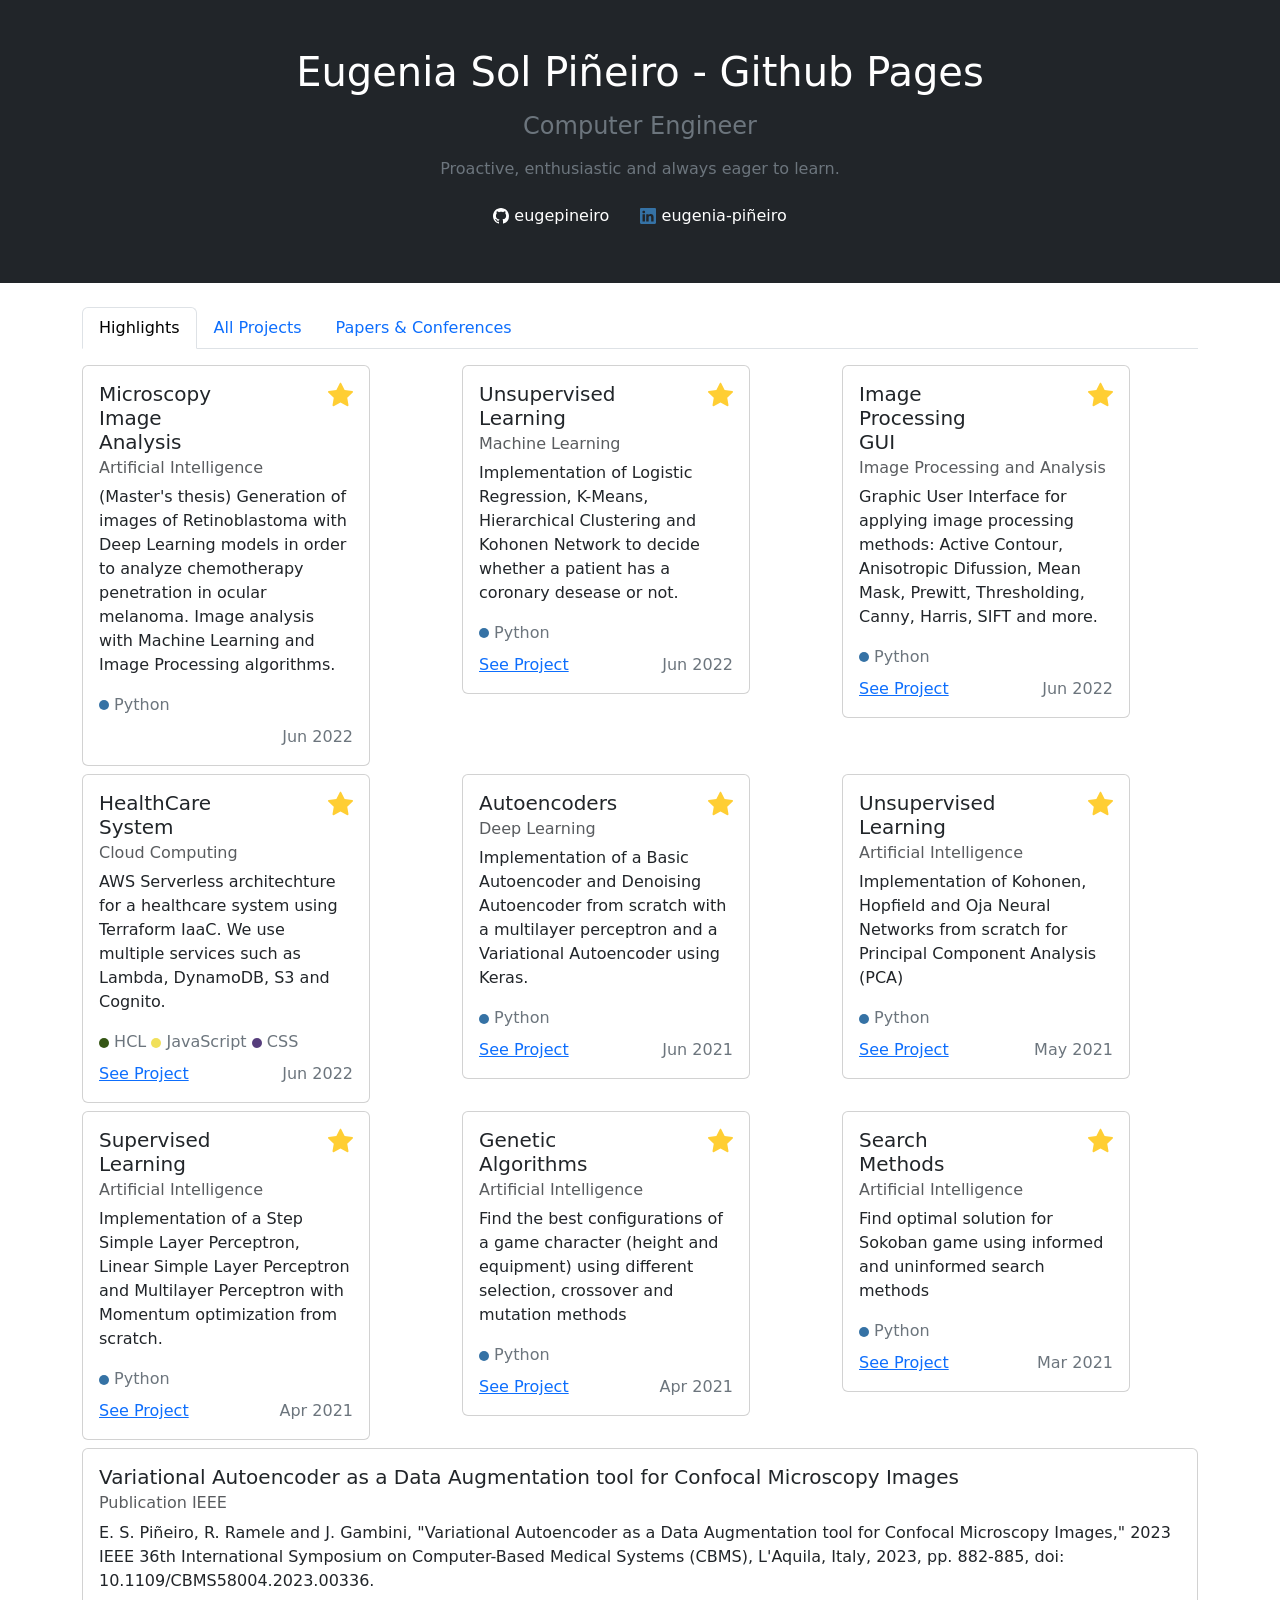
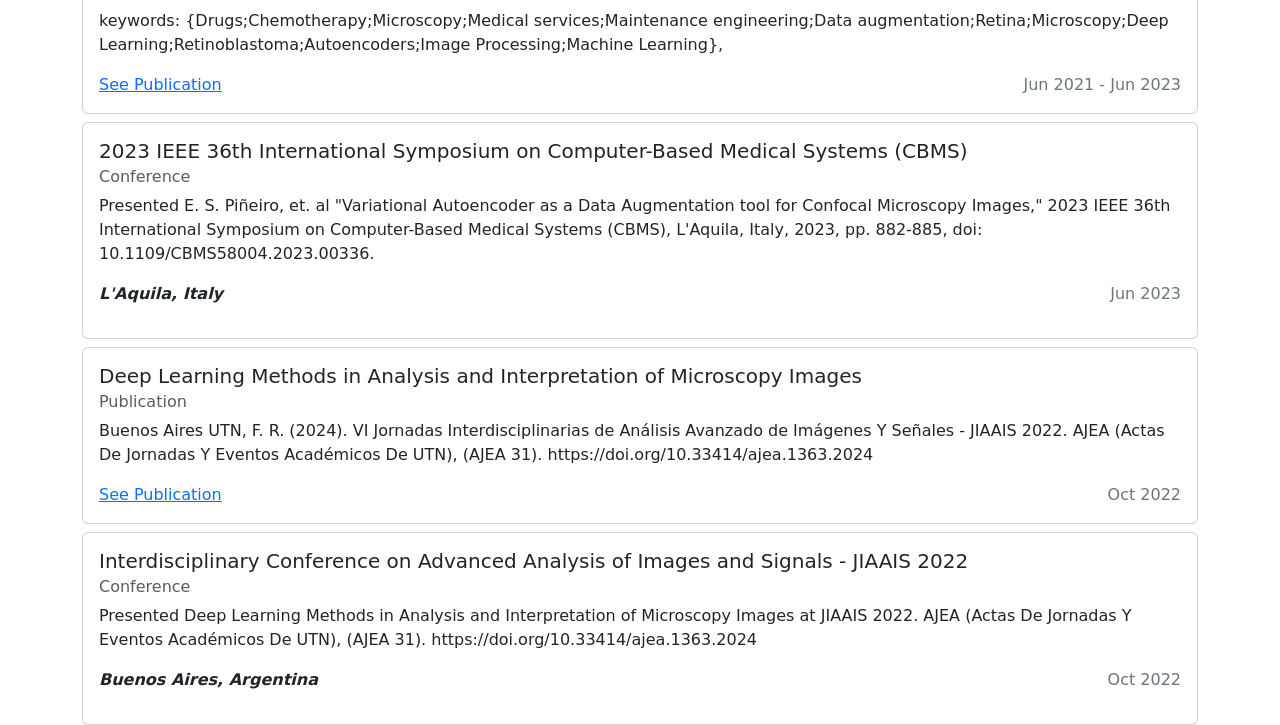
==== legacy-content.html @ 2d281a93 "Add new UI WIP" ====
<!doctype html>
<html lang="en">
  <head>
    <!-- Required meta tags -->
    <meta charset="utf-8">
    <meta name="viewport" content="width=device-width, initial-scale=1">

    <!-- Bootstrap CSS -->
    <link href="https://cdn.jsdelivr.net/npm/bootstrap@5.1.0/dist/css/bootstrap.min.css" rel="stylesheet" integrity="sha384-KyZXEAg3QhqLMpG8r+8fhAXLRk2vvoC2f3B09zVXn8CA5QIVfZOJ3BCsw2P0p/We" crossorigin="anonymous">

    <title>Eugenia Piñeiro</title>
  </head>
  <body> 
        <div class="p-5 text-center bg-dark mb-4">
            <h1 class="mb-3 text-white">Eugenia Sol Piñeiro - Github Pages</h1>
            <h4 class="mb-3 text-secondary">Computer Engineer</h4>
            <div class="mb-3 text-secondary">Proactive, enthusiastic and always eager to learn. </div>
            <div class="row">
                <div class="col">
                    <a href="https://github.com/eugepineiro" class="btn icon">
                        <span>
                            <svg xmlns="http://www.w3.org/2000/svg" width="16" height="16" fill="white" class="bi bi-github" viewBox="0 0 16 16">
                                <path d="M8 0C3.58 0 0 3.58 0 8c0 3.54 2.29 6.53 5.47 7.59.4.07.55-.17.55-.38 0-.19-.01-.82-.01-1.49-2.01.37-2.53-.49-2.69-.94-.09-.23-.48-.94-.82-1.13-.28-.15-.68-.52-.01-.53.63-.01 1.08.58 1.23.82.72 1.21 1.87.87 2.33.66.07-.52.28-.87.51-1.07-1.78-.2-3.64-.89-3.64-3.95 0-.87.31-1.59.82-2.15-.08-.2-.36-1.02.08-2.12 0 0 .67-.21 2.2.82.64-.18 1.32-.27 2-.27.68 0 1.36.09 2 .27 1.53-1.04 2.2-.82 2.2-.82.44 1.1.16 1.92.08 2.12.51.56.82 1.27.82 2.15 0 3.07-1.87 3.75-3.65 3.95.29.25.54.73.54 1.48 0 1.07-.01 1.93-.01 2.2 0 .21.15.46.55.38A8.012 8.012 0 0 0 16 8c0-4.42-3.58-8-8-8z"/>
                            </svg>
                        </span>
                        <span class="text-white">eugepineiro</span>
                    </a>
                    <a href="https://www.linkedin.com/in/eugenia-pi%C3%B1eiro/" class="btn icon">
                        <span>
                            <svg xmlns="http://www.w3.org/2000/svg" width="16" height="16" fill="#3572A5" class="bi bi-linkedin" viewBox="0 0 16 16">
                                <path d="M0 1.146C0 .513.526 0 1.175 0h13.65C15.474 0 16 .513 16 1.146v13.708c0 .633-.526 1.146-1.175 1.146H1.175C.526 16 0 15.487 0 14.854V1.146zm4.943 12.248V6.169H2.542v7.225h2.401zm-1.2-8.212c.837 0 1.358-.554 1.358-1.248-.015-.709-.52-1.248-1.342-1.248-.822 0-1.359.54-1.359 1.248 0 .694.521 1.248 1.327 1.248h.016zm4.908 8.212V9.359c0-.216.016-.432.08-.586.173-.431.568-.878 1.232-.878.869 0 1.216.662 1.216 1.634v3.865h2.401V9.25c0-2.22-1.184-3.252-2.764-3.252-1.274 0-1.845.7-2.165 1.193v.025h-.016a5.54 5.54 0 0 1 .016-.025V6.169h-2.4c.03.678 0 7.225 0 7.225h2.4z"/>
                              </svg>
                        </span>
                        <span class="text-white">eugenia-piñeiro</span>
                    </a>
                </div>
            </div> 
        </div> 
    <!-- Optional JavaScript; choose one of the two! -->

    <!-- Option 1: Bootstrap Bundle with Popper -->
    <script src="https://cdn.jsdelivr.net/npm/bootstrap@5.1.0/dist/js/bootstrap.bundle.min.js" integrity="sha384-U1DAWAznBHeqEIlVSCgzq+c9gqGAJn5c/t99JyeKa9xxaYpSvHU5awsuZVVFIhvj" crossorigin="anonymous"></script>

    <!-- Option 2: Separate Popper and Bootstrap JS -->
    <!--
    <script src="https://cdn.jsdelivr.net/npm/@popperjs/core@2.9.3/dist/umd/popper.min.js" integrity="sha384-eMNCOe7tC1doHpGoWe/6oMVemdAVTMs2xqW4mwXrXsW0L84Iytr2wi5v2QjrP/xp" crossorigin="anonymous"></script>
    <script src="https://cdn.jsdelivr.net/npm/bootstrap@5.1.0/dist/js/bootstrap.min.js" integrity="sha384-cn7l7gDp0eyniUwwAZgrzD06kc/tftFf19TOAs2zVinnD/C7E91j9yyk5//jjpt/" crossorigin="anonymous"></script>
    -->
    
    <div class="container">

        <nav>
            <div class="nav nav-tabs" id="nav-tab" role="tablist">
              <button class="nav-link active" id="nav-home-tab" data-bs-toggle="tab" data-bs-target="#nav-home" type="button" role="tab" aria-controls="nav-home" aria-selected="true">Highlights</button>
              <button class="nav-link" id="nav-profile-tab" data-bs-toggle="tab" data-bs-target="#nav-profile" type="button" role="tab" aria-controls="nav-profile" aria-selected="false">All Projects</button>
              <button class="nav-link" id="nav-profile-tab" data-bs-toggle="tab" data-bs-target="#nav-paper" type="button" role="tab" aria-controls="nav-paper" aria-selected="false">Papers & Conferences</button>
            </div>
          </nav>
          <div class="tab-content" id="nav-tabContent">
            <div class="tab-pane fade show active" id="nav-home" role="tabpanel" aria-labelledby="nav-home-tab">
                
                <div class="row mt-2">

                    <div class="col">
                        <div class="card d-flex justify-content-center mt-2" style="width: 18rem;">
                            <div class="card-body">
                              <div class="row">
                                  <div class ="col"><h5 class="card-title">Microscopy Image Analysis</h5></div>
                                  <div class="col d-flex flex-row-reverse"><svg xmlns="http://www.w3.org/2000/svg" width="25" height="25" fill="#FFCE33" class="bi bi-star-fill" viewBox="0 0 16 16"><path d="M3.612 15.443c-.386.198-.824-.149-.746-.592l.83-4.73L.173 6.765c-.329-.314-.158-.888.283-.95l4.898-.696L7.538.792c.197-.39.73-.39.927 0l2.184 4.327 4.898.696c.441.062.612.636.282.95l-3.522 3.356.83 4.73c.078.443-.36.79-.746.592L8 13.187l-4.389 2.256z"/></svg></div>
                              </div>
                              <h6 class="card-subtitle mb-2 text-muted">Artificial Intelligence</h6>
                              <p class="card-text">(Master's thesis) Generation of images of Retinoblastoma with Deep Learning models in order to analyze chemotherapy penetration in ocular melanoma. Image analysis with Machine Learning and Image Processing algorithms.</p>
                            <div>
                                <span><svg xmlns="http://www.w3.org/2000/svg" width="10" height="10" fill="#3572A5" class="bi bi-circle-fill mr-2" viewBox="0 0 16 16"><circle cx="8" cy="8" r="8"/></svg> </span>
                                <span class="text-secondary">Python</span>
                            </div>
                            <div class=" row mt-2">
                                
                                <div class="col ">
                                     
                                </div> 
                                <div class="col text-secondary d-flex flex-row-reverse">
                                    Jun 2022
                                </div>
                            </div>
                            </div>
                        </div>        
                    </div> 

                    <div class="col">
                        <div class="card d-flex justify-content-center mt-2" style="width: 18rem;">
                            <div class="card-body">
                              <div class="row">
                                  <div class ="col"><h5 class="card-title">Unsupervised Learning</h5></div>
                                  <div class="col d-flex flex-row-reverse"><svg xmlns="http://www.w3.org/2000/svg" width="25" height="25" fill="#FFCE33" class="bi bi-star-fill" viewBox="0 0 16 16"><path d="M3.612 15.443c-.386.198-.824-.149-.746-.592l.83-4.73L.173 6.765c-.329-.314-.158-.888.283-.95l4.898-.696L7.538.792c.197-.39.73-.39.927 0l2.184 4.327 4.898.696c.441.062.612.636.282.95l-3.522 3.356.83 4.73c.078.443-.36.79-.746.592L8 13.187l-4.389 2.256z"/></svg></div>
                              </div>
                              <h6 class="card-subtitle mb-2 text-muted">Machine Learning</h6>
                              <p class="card-text">Implementation of Logistic Regression, K-Means, Hierarchical Clustering and Kohonen Network to decide whether a patient has a coronary desease or not.</p>
                            <div>
                                <span><svg xmlns="http://www.w3.org/2000/svg" width="10" height="10" fill="#3572A5" class="bi bi-circle-fill mr-2" viewBox="0 0 16 16"><circle cx="8" cy="8" r="8"/></svg> </span>
                                <span class="text-secondary">Python</span>
                            </div>
                            <div class=" row mt-2">
                                
                                <div class="col ">
                                    <a href="https://github.com/eugepineiro/ML-TPS/tree/main/TP4" class="card-link ">See Project</a> 
                                </div> 
                                <div class="col text-secondary d-flex flex-row-reverse">
                                    Jun 2022
                                </div>
                            </div>
                            </div>
                        </div>        
                    </div> 

                    <div class="col">
                        <div class="card d-flex justify-content-center mt-2" style="width: 18rem;">
                            <div class="card-body">
                              <div class="row">
                                  <div class ="col"><h5 class="card-title">Image Processing GUI</h5></div>
                                  <div class="col d-flex flex-row-reverse"><svg xmlns="http://www.w3.org/2000/svg" width="25" height="25" fill="#FFCE33" class="bi bi-star-fill" viewBox="0 0 16 16"><path d="M3.612 15.443c-.386.198-.824-.149-.746-.592l.83-4.73L.173 6.765c-.329-.314-.158-.888.283-.95l4.898-.696L7.538.792c.197-.39.73-.39.927 0l2.184 4.327 4.898.696c.441.062.612.636.282.95l-3.522 3.356.83 4.73c.078.443-.36.79-.746.592L8 13.187l-4.389 2.256z"/></svg></div>
                              </div>
                              <h6 class="card-subtitle mb-2 text-muted">Image Processing and Analysis</h6>
                              <p class="card-text">Graphic User Interface for applying image processing methods: Active Contour, Anisotropic Difussion, Mean Mask, Prewitt, Thresholding, Canny, Harris, SIFT and more.</p>
                            <div>
                                <span><svg xmlns="http://www.w3.org/2000/svg" width="10" height="10" fill="#3572A5" class="bi bi-circle-fill mr-2" viewBox="0 0 16 16"><circle cx="8" cy="8" r="8"/></svg> </span>
                                <span class="text-secondary">Python</span>
                            </div>
                            <div class=" row mt-2">
                                
                                <div class="col ">
                                    <a href="https://github.com/MatiMonaco/ATI_TPS" class="card-link ">See Project</a> 
                                </div> 
                                <div class="col text-secondary d-flex flex-row-reverse">
                                    Jun 2022
                                </div>
                            </div>
                            </div>
                        </div>        
                    </div> 

                    <div class="col">
                        <div class="card d-flex justify-content-center mt-2" style="width: 18rem;">
                            <div class="card-body">
                              <div class="row">
                                  <div class ="col"><h5 class="card-title">HealthCare System</h5></div>
                                  <div class="col d-flex flex-row-reverse"><svg xmlns="http://www.w3.org/2000/svg" width="25" height="25" fill="#FFCE33" class="bi bi-star-fill" viewBox="0 0 16 16"><path d="M3.612 15.443c-.386.198-.824-.149-.746-.592l.83-4.73L.173 6.765c-.329-.314-.158-.888.283-.95l4.898-.696L7.538.792c.197-.39.73-.39.927 0l2.184 4.327 4.898.696c.441.062.612.636.282.95l-3.522 3.356.83 4.73c.078.443-.36.79-.746.592L8 13.187l-4.389 2.256z"/></svg></div>
                              </div>
                              <h6 class="card-subtitle mb-2 text-muted">Cloud Computing</h6>
                              <p class="card-text">AWS Serverless architechture for a healthcare system using Terraform IaaC. We use multiple services such as Lambda, DynamoDB, S3 and Cognito.</p>
                            <div>
                                <span><svg xmlns="http://www.w3.org/2000/svg" width="10" height="10" fill="#355615" class="bi bi-circle-fill mr-2" viewBox="0 0 16 16"><circle cx="8" cy="8" r="8"/></svg> </span>
                                <span class="text-secondary">HCL</span>
                                <span><svg xmlns="http://www.w3.org/2000/svg" width="10" height="10" fill="#f1e05a" class="bi bi-circle-fill mr-2" viewBox="0 0 16 16"><circle cx="8" cy="8" r="8"/></svg> </span>
                                <span class="text-secondary">JavaScript</span>
                                <span><svg xmlns="http://www.w3.org/2000/svg" width="10" height="10" fill="#563d7c" class="bi bi-circle-fill mr-2" viewBox="0 0 16 16"><circle cx="8" cy="8" r="8"/></svg> </span>
                                <span class="text-secondary">CSS</span>
                            </div>
                            <div class=" row mt-2">
                                
                                <div class="col ">
                                    <a href="https://github.com/itba-cloud/2022Q1-G1" class="card-link ">See Project</a> 
                                </div> 
                                <div class="col text-secondary d-flex flex-row-reverse">
                                    Jun 2022
                                </div>
                            </div>
                            </div>
                        </div>        
                    </div> 

                    <div class="col">
                      <div class="card d-flex justify-content-center mt-2" style="width: 18rem;">
                          <div class="card-body">
                            <div class="row">
                                <div class ="col"><h5 class="card-title">Autoencoders</h5></div>
                                <div class="col d-flex flex-row-reverse"><svg xmlns="http://www.w3.org/2000/svg" width="25" height="25" fill="#FFCE33" class="bi bi-star-fill" viewBox="0 0 16 16"><path d="M3.612 15.443c-.386.198-.824-.149-.746-.592l.83-4.73L.173 6.765c-.329-.314-.158-.888.283-.95l4.898-.696L7.538.792c.197-.39.73-.39.927 0l2.184 4.327 4.898.696c.441.062.612.636.282.95l-3.522 3.356.83 4.73c.078.443-.36.79-.746.592L8 13.187l-4.389 2.256z"/></svg></div>
                            </div>
                            <h6 class="card-subtitle mb-2 text-muted">Deep Learning</h6>
                            <p class="card-text">Implementation of a Basic Autoencoder and Denoising Autoencoder from scratch with a multilayer perceptron and a Variational Autoencoder using Keras.</p>
                          <div>
                              <span><svg xmlns="http://www.w3.org/2000/svg" width="10" height="10" fill="#3572A5" class="bi bi-circle-fill mr-2" viewBox="0 0 16 16"><circle cx="8" cy="8" r="8"/></svg> </span>
                              <span class="text-secondary">Python</span>
                          </div>
                          <div class=" row mt-2">
                              
                              <div class="col ">
                                  <a href="https://github.com/eugepineiro/TP5-SIA" class="card-link ">See Project</a> 
                              </div> 
                              <div class="col text-secondary d-flex flex-row-reverse">
                                  Jun 2021
                              </div>
                          </div>
                          </div>
                      </div>        
                    </div>
                    
                    <div class="col">
                      <div class="card d-flex justify-content-center mt-2" style="width: 18rem;">
                          <div class="card-body">
                            <div class="row">
                                <div class ="col"><h5 class="card-title">Unsupervised Learning</h5></div>
                                <div class="col d-flex flex-row-reverse"><svg xmlns="http://www.w3.org/2000/svg" width="25" height="25" fill="#FFCE33" class="bi bi-star-fill" viewBox="0 0 16 16"><path d="M3.612 15.443c-.386.198-.824-.149-.746-.592l.83-4.73L.173 6.765c-.329-.314-.158-.888.283-.95l4.898-.696L7.538.792c.197-.39.73-.39.927 0l2.184 4.327 4.898.696c.441.062.612.636.282.95l-3.522 3.356.83 4.73c.078.443-.36.79-.746.592L8 13.187l-4.389 2.256z"/></svg></div>
                            </div> 
                            <h6 class="card-subtitle mb-2 text-muted">Artificial Intelligence</h6>
                            <p class="card-text">Implementation of Kohonen, Hopfield and Oja Neural Networks from scratch for Principal Component Analysis (PCA)</p>
                          <div>
                              <span><svg xmlns="http://www.w3.org/2000/svg" width="10" height="10" fill="#3572A5" class="bi bi-circle-fill mr-2" viewBox="0 0 16 16"><circle cx="8" cy="8" r="8"/></svg> </span>
                              <span class="text-secondary">Python</span>
                          </div>
                          <div class=" row mt-2">
                              
                              <div class="col ">
                                  <a href="https://github.com/scottlin19/TP4-SIA" class="card-link ">See Project</a> 
                              </div> 
                              <div class="col text-secondary d-flex flex-row-reverse">
                                  May 2021
                              </div>
                          </div>
                          </div>
                      </div>        
                    </div>
          
                    <div class="col">
                      <div class="card d-flex justify-content-center mt-2" style="width: 18rem;">
                          <div class="card-body">
                            <div class="row">
                                <div class ="col"><h5 class="card-title">Supervised Learning</h5></div>
                                <div class="col d-flex flex-row-reverse"><svg xmlns="http://www.w3.org/2000/svg" width="25" height="25" fill="#FFCE33" class="bi bi-star-fill" viewBox="0 0 16 16"><path d="M3.612 15.443c-.386.198-.824-.149-.746-.592l.83-4.73L.173 6.765c-.329-.314-.158-.888.283-.95l4.898-.696L7.538.792c.197-.39.73-.39.927 0l2.184 4.327 4.898.696c.441.062.612.636.282.95l-3.522 3.356.83 4.73c.078.443-.36.79-.746.592L8 13.187l-4.389 2.256z"/></svg></div>
                            </div> 
                            <h6 class="card-subtitle mb-2 text-muted">Artificial Intelligence</h6>
                            <p class="card-text">Implementation of a Step Simple Layer Perceptron, Linear Simple Layer Perceptron and Multilayer Perceptron with Momentum optimization from scratch.</p>
                          <div>
                              <span><svg xmlns="http://www.w3.org/2000/svg" width="10" height="10" fill="#3572A5" class="bi bi-circle-fill mr-2" viewBox="0 0 16 16"><circle cx="8" cy="8" r="8"/></svg> </span>
                              <span class="text-secondary">Python</span>
                          </div>
                          <div class=" row mt-2">
                              
                              <div class="col ">
                                  <a href="https://github.com/ncomerci/TP3-SIA" class="card-link ">See Project</a> 
                              </div> 
                              <div class="col text-secondary d-flex flex-row-reverse">
                                  Apr 2021
                              </div>
                          </div>
                          </div>
                      </div>        
                    </div>
          
                    <div class="col">
                      <div class="card d-flex justify-content-center mt-2" style="width: 18rem;">
                          <div class="card-body">
                            <div class="row">
                                <div class ="col"><h5 class="card-title">Genetic Algorithms</h5></div>
                                <div class="col d-flex flex-row-reverse"><svg xmlns="http://www.w3.org/2000/svg" width="25" height="25" fill="#FFCE33" class="bi bi-star-fill" viewBox="0 0 16 16"><path d="M3.612 15.443c-.386.198-.824-.149-.746-.592l.83-4.73L.173 6.765c-.329-.314-.158-.888.283-.95l4.898-.696L7.538.792c.197-.39.73-.39.927 0l2.184 4.327 4.898.696c.441.062.612.636.282.95l-3.522 3.356.83 4.73c.078.443-.36.79-.746.592L8 13.187l-4.389 2.256z"/></svg></div>
                            </div> 
                            <h6 class="card-subtitle mb-2 text-muted">Artificial Intelligence</h6>
                            <p class="card-text">Find the best configurations of a game character (height and equipment) using different selection, crossover and mutation methods</p>
                          <div>
                              <span><svg xmlns="http://www.w3.org/2000/svg" width="10" height="10" fill="#3572A5" class="bi bi-circle-fill mr-2" viewBox="0 0 16 16"><circle cx="8" cy="8" r="8"/></svg> </span>
                              <span class="text-secondary">Python</span>
                          </div>
                          <div class=" row mt-2">
                              
                              <div class="col ">
                                  <a href="https://github.com/eugepineiro/TP2-SIA" class="card-link ">See Project</a> 
                              </div> 
                              <div class="col text-secondary d-flex flex-row-reverse">
                                  Apr 2021
                              </div>
                          </div>
                          </div>
                      </div>        
                    </div>
          
                    <div class="col">
                      <div class="card d-flex justify-content-center mt-2" style="width: 18rem;">
                          <div class="card-body">
                            <div class="row">
                                <div class ="col"><h5 class="card-title">Search Methods</h5></div>
                                <div class="col d-flex flex-row-reverse"><svg xmlns="http://www.w3.org/2000/svg" width="25" height="25" fill="#FFCE33" class="bi bi-star-fill" viewBox="0 0 16 16"><path d="M3.612 15.443c-.386.198-.824-.149-.746-.592l.83-4.73L.173 6.765c-.329-.314-.158-.888.283-.95l4.898-.696L7.538.792c.197-.39.73-.39.927 0l2.184 4.327 4.898.696c.441.062.612.636.282.95l-3.522 3.356.83 4.73c.078.443-.36.79-.746.592L8 13.187l-4.389 2.256z"/></svg></div>
                            </div> 
                            <h6 class="card-subtitle mb-2 text-muted">Artificial Intelligence</h6>
                            <p class="card-text">Find optimal solution for Sokoban game using informed and uninformed search methods</p>
                          <div>
                              <span><svg xmlns="http://www.w3.org/2000/svg" width="10" height="10" fill="#3572A5" class="bi bi-circle-fill mr-2" viewBox="0 0 16 16"><circle cx="8" cy="8" r="8"/></svg> </span>
                              <span class="text-secondary">Python</span>
                          </div>
                          <div class=" row mt-2">
                              
                              <div class="col ">
                                  <a href="https://github.com/scottlin19/TP1-SIA" class="card-link ">See Project</a> 
                              </div> 
                              <div class="col text-secondary d-flex flex-row-reverse">
                                  Mar 2021
                              </div>
                          </div>
                          </div>
                      </div>        
                    </div>
          
          
                  </div>

            </div>
            <div class="tab-pane fade" id="nav-profile" role="tabpanel" aria-labelledby="nav-profile-tab">
                
                <div class="row mt-2">
                    <div class="col">
                        <div class="card d-flex justify-content-center mt-2" style="width: 18rem;">
                            <div class="card-body">
                              <h5 class="card-title">Speech to Text</h5>
                              <h6 class="card-subtitle mb-2 text-muted">Artificial Intelligence</h6>
                              <p class="card-text">Automatic Speech Recognition AI agent using state-of-the-art Transformers. Provides english and spanish transcription from audio files.</p>
                            <div>
                                <span><svg xmlns="http://www.w3.org/2000/svg" width="10" height="10" fill="#3572A5" class="bi bi-circle-fill mr-2" viewBox="0 0 16 16"><circle cx="8" cy="8" r="8"/></svg> </span>
                                <span class="text-secondary">Python</span>
                            </div>
                            <div class=" row mt-2">
                                
                                <div class="col ">
                                    <a href="https://github.com/eugepineiro/speech-to-text" class="card-link ">See Project</a> 
                                </div>  
                                <div class="col text-secondary d-flex flex-row-reverse">
                                    Jan 2024
                                </div>
                            </div>
                            </div>
                        </div>        
                    </div>

                    <div class="col">
                        <div class="card d-flex justify-content-center mt-2" style="width: 18rem;">
                            <div class="card-body">
                              <h5 class="card-title">Lang Bot</h5>
                              <h6 class="card-subtitle mb-2 text-muted">Natural Language Processing</h6>
                              <p class="card-text"> Assistant generative AI agent implemented with Retrieval-augmented generation (RAG). Provides HR employees with guidance for their day-to-day roles.</p>
                            <div>
                                <span><svg xmlns="http://www.w3.org/2000/svg" width="10" height="10" fill="#3572A5" class="bi bi-circle-fill mr-2" viewBox="0 0 16 16"><circle cx="8" cy="8" r="8"/></svg> </span>
                                <span class="text-secondary">Python</span>
                            </div>
                            <div class=" row mt-2">
                                
                                <div class="col ">
                                    <a href="https://github.com/eugepineiro/lang-bot" class="card-link ">See Project</a> 
                                </div>  
                                <div class="col text-secondary d-flex flex-row-reverse">
                                    Dec 2023
                                </div>
                            </div>
                            </div>
                        </div>        
                    </div>

                    <div class="col">
                        <div class="card d-flex justify-content-center mt-2" style="width: 18rem;">
                            <div class="card-body">
                              <h5 class="card-title">Microscopy Image Analysis</h5>
                              <h6 class="card-subtitle mb-2 text-muted">Artificial Intelligence</h6>
                              <p class="card-text">(Master's thesis) Generation of images of Retinoblastoma with Deep Learning models in order to analyze chemotherapy penetration in ocular melanoma. Image analysis with Machine Learning and Image Processing algorithms.</p>
                            <div>
                                <span><svg xmlns="http://www.w3.org/2000/svg" width="10" height="10" fill="#3572A5" class="bi bi-circle-fill mr-2" viewBox="0 0 16 16"><circle cx="8" cy="8" r="8"/></svg> </span>
                                <span class="text-secondary">Python</span>
                            </div>
                            <div class=" row mt-2">
                                
                                <div class="col ">
                                     
                                </div> 
                                <div class="col text-secondary d-flex flex-row-reverse">
                                    Dec 2022
                                </div>
                            </div>
                            </div>
                        </div>        
                    </div>

                    <div class="col">
                        <div class="card d-flex justify-content-center mt-2" style="width: 18rem;">
                            <div class="card-body">
                              <h5 class="card-title">Agoraphobos</h5>
                              <h6 class="card-subtitle mb-2 text-muted">Videogame</h6>
                              <p class="card-text">Unity implementation of an escape room with multple levels following videogame programming patterns. Can you escape?</p>
                            <div>
                                <span><svg xmlns="http://www.w3.org/2000/svg" width="10" height="10" fill="#41b883" class="bi bi-circle-fill mr-2" viewBox="0 0 16 16"><circle cx="8" cy="8" r="8"/></svg> </span>
                                <span class="text-secondary">C#</span>
                            </div>
                            <div class=" row mt-2">
                                
                                <div class="col ">
                                    <a href="https://github.com/eugepineiro/videojuegos-agoraphobos" class="card-link ">See Project</a> 
                                </div> 
                                <div class="col text-secondary d-flex flex-row-reverse">
                                    Dec 2022
                                </div>
                            </div>
                            </div>
                        </div>        
                    </div>

                    <div class="col">
                        <div class="card d-flex justify-content-center mt-2" style="width: 18rem;">
                            <div class="card-body">
                              <h5 class="card-title">Machine Learning VR</h5>
                              <h6 class="card-subtitle mb-2 text-muted">Virtual Reality</h6>
                              <p class="card-text">A Virtual Reality 3D visualization of the K-Means unsupervised Machine Learning method. See how clusters change over time and experience audio spatialization</p>
                            <div>
                                <span><svg xmlns="http://www.w3.org/2000/svg" width="10" height="10" fill="#41b883" class="bi bi-circle-fill mr-2" viewBox="0 0 16 16"><circle cx="8" cy="8" r="8"/></svg> </span>
                                <span class="text-secondary">C#</span>
                            </div>
                            <div class=" row mt-2">
                                
                                <div class="col ">
                                    <a href="https://github.com/eugepineiro/machine-learning-vr" class="card-link ">See Project</a> 
                                </div> 
                                <div class="col text-secondary d-flex flex-row-reverse">
                                    Dec 2022
                                </div>
                            </div>
                            </div>
                        </div>        
                    </div>

                    

                    <div class="col">
                        <div class="card d-flex justify-content-center mt-2" style="width: 18rem;">
                            <div class="card-body">
                              <h5 class="card-title">Gene Analysis</h5>
                              <h6 class="card-subtitle mb-2 text-muted">Bioinformatics</h6>
                              <p class="card-text">Implementation of nucleotide and protein sequence processing, BLAST, multiple sequence alignment, motif search and more.</p>
                            <div>
                                <span><svg xmlns="http://www.w3.org/2000/svg" width="10" height="10" fill="#3572A5" class="bi bi-circle-fill mr-2" viewBox="0 0 16 16"><circle cx="8" cy="8" r="8"/></svg> </span>
                                <span class="text-secondary">Python</span>
                            </div>
                            <div class=" row mt-2">
                                
                                <div class="col ">
                                    <a href="https://github.com/eugepineiro/bioinformatica" class="card-link ">See Project</a> 
                                </div> 
                                <div class="col text-secondary d-flex flex-row-reverse">
                                    Nov 2022
                                </div>
                            </div>
                            </div>
                        </div>        
                    </div>

                    <div class="col">
                        <div class="card d-flex justify-content-center mt-2" style="width: 18rem;">
                            <div class="card-body">
                              <h5 class="card-title">BARD</h5>
                              <h6 class="card-subtitle mb-2 text-muted">Natural Language Processing</h6>
                              <p class="card-text">BARD is a Story Generator using Transformers. For training it uses GPT-2 and fine-tunes with books obtained by scrapping Gutenberg's web, such as popular books or specific corpus. (Ex. Vampire books, Romance books).</p>
                            <div>
                                <span><svg xmlns="http://www.w3.org/2000/svg" width="10" height="10" fill="#3572A5" class="bi bi-circle-fill mr-2" viewBox="0 0 16 16"><circle cx="8" cy="8" r="8"/></svg> </span>
                                <span class="text-secondary">Python</span>
                            </div>
                            <div class=" row mt-2">
                                
                                <div class="col ">
                                    <a href="https://github.com/eugepineiro/nlp-txt-generator" class="card-link ">See Project</a> 
                                </div> 
                                <div class="col text-secondary d-flex flex-row-reverse">
                                    Oct 2022
                                </div>
                            </div>
                            </div>
                        </div>        
                    </div>

                    <div class="col">
                        <div class="card d-flex justify-content-center mt-2" style="width: 18rem;">
                            <div class="card-body">
                              <h5 class="card-title">Neural Network VR</h5>
                              <h6 class="card-subtitle mb-2 text-muted">Virtual Reality</h6>
                              <p class="card-text">A Virtual Reality 3D visualization of multiple neural newtwork models, such as Multilayer Perceptron, Autoencoder and Kohonen NN.</p>
                            <div>
                                <span><svg xmlns="http://www.w3.org/2000/svg" width="10" height="10" fill="#41b883" class="bi bi-circle-fill mr-2" viewBox="0 0 16 16"><circle cx="8" cy="8" r="8"/></svg> </span>
                                <span class="text-secondary">C#</span>
                            </div>
                            <div class=" row mt-2">
                                
                                <div class="col ">
                                    <a href="https://github.com/eugepineiro/neural-network-vr" class="card-link ">See Project</a> 
                                </div> 
                                <div class="col text-secondary d-flex flex-row-reverse">
                                    Sep 2022
                                </div>
                            </div>
                            </div>
                        </div>        
                    </div>

                    <div class="col">
                        <div class="card d-flex justify-content-center mt-2" style="width: 18rem;">
                            <div class="card-body">
                              <h5 class="card-title">Platon-VR</h5>
                              <h6 class="card-subtitle mb-2 text-muted">Virtual Reality</h6>
                              <p class="card-text">Virtual Reality Game developed in Unity. Follow the story to understand Plato's Allegory of the Cave. </p>
                            <div>
                                <span><svg xmlns="http://www.w3.org/2000/svg" width="10" height="10" fill="#41b883" class="bi bi-circle-fill mr-2" viewBox="0 0 16 16"><circle cx="8" cy="8" r="8"/></svg> </span>
                                <span class="text-secondary">C#</span>
                            </div>
                            <div class=" row mt-2">
                                
                                <div class="col ">
                                    <a href="https://github.com/eugepineiro/virtual-reality-tp1" class="card-link ">See Project</a> 
                                </div> 
                                <div class="col text-secondary d-flex flex-row-reverse">
                                    Aug 2022
                                </div>
                            </div>
                            </div>
                        </div>        
                    </div>
                    
                    <div class="col">
                        <div class="card d-flex justify-content-center mt-2" style="width: 18rem;">
                            <div class="card-body">
                              <h5 class="card-title">Transformers</h5>
                              <h6 class="card-subtitle mb-2 text-muted">Artificial Intelligence</h6>
                              <p class="card-text">Learning Transformers with multiple applications examples, such as, image classifier, TLDR and text generator.</p>
                            <div>
                                <span><svg xmlns="http://www.w3.org/2000/svg" width="10" height="10" fill="#3572A5" class="bi bi-circle-fill mr-2" viewBox="0 0 16 16"><circle cx="8" cy="8" r="8"/></svg> </span>
                                <span class="text-secondary">Python</span>
                            </div>
                            <div class=" row mt-2">
                                
                                <div class="col ">
                                    <a href="https://github.com/eugepineiro/transformers" class="card-link ">See Project</a> 
                                </div> 
                                <div class="col text-secondary d-flex flex-row-reverse">
                                    Aug 2022
                                </div>
                            </div>
                            </div>
                        </div>        
                    </div>

                    <div class="col">
                        <div class="card d-flex justify-content-center mt-2" style="width: 18rem;">
                            <div class="card-body">
                              <h5 class="card-title">HealthCare System</h5>
                              <h6 class="card-subtitle mb-2 text-muted">Cloud Computing</h6>
                              <p class="card-text">AWS Serverless architechture for a healthcare system using Terraform IaaC. We use multiple services such as Lambda, DynamoDB, S3 and Cognito</p>
                            <div>
                                <span><svg xmlns="http://www.w3.org/2000/svg" width="10" height="10" fill="#355615" class="bi bi-circle-fill mr-2" viewBox="0 0 16 16"><circle cx="8" cy="8" r="8"/></svg> </span>
                                <span class="text-secondary">HCL</span>
                                <span><svg xmlns="http://www.w3.org/2000/svg" width="10" height="10" fill="#f1e05a" class="bi bi-circle-fill mr-2" viewBox="0 0 16 16"><circle cx="8" cy="8" r="8"/></svg> </span>
                                <span class="text-secondary">JavaScript</span>
                                <span><svg xmlns="http://www.w3.org/2000/svg" width="10" height="10" fill="#563d7c" class="bi bi-circle-fill mr-2" viewBox="0 0 16 16"><circle cx="8" cy="8" r="8"/></svg> </span>
                                <span class="text-secondary">CSS</span>
                            </div>
                            <div class=" row mt-2">
                                
                                <div class="col ">
                                    <a href="https://github.com/itba-cloud/2022Q1-G1" class="card-link ">See Project</a> 
                                </div> 
                                <div class="col text-secondary d-flex flex-row-reverse">
                                    Jun 2022
                                </div>
                            </div>
                            </div>
                        </div>        
                    </div>

                    <div class="col">
                        <div class="card d-flex justify-content-center mt-2" style="width: 18rem;">
                            <div class="card-body">
                              <h5 class="card-title">Image Processing GUI</h5>
                              <h6 class="card-subtitle mb-2 text-muted">Image Processing and Analysis</h6>
                              <p class="card-text">Graphic User Interface for applying image processing methods such as Active Contour, Anisotropic Difussion, Mean Mask Prewitt, Thresholding, Bilateral Filtering, Canny, Harris, SIFT and more.</p>
                            <div>
                                <span><svg xmlns="http://www.w3.org/2000/svg" width="10" height="10" fill="#3572A5" class="bi bi-circle-fill mr-2" viewBox="0 0 16 16"><circle cx="8" cy="8" r="8"/></svg> </span>
                                <span class="text-secondary">Python</span>
                            </div>
                            <div class=" row mt-2">
                                
                                <div class="col ">
                                    <a href="https://github.com/MatiMonaco/ATI_TPS" class="card-link ">See Project</a> 
                                </div> 
                                <div class="col text-secondary d-flex flex-row-reverse">
                                    Jun 2022
                                </div>
                            </div>
                            </div>
                        </div>        
                    </div>

                    <div class="col">
                        <div class="card d-flex justify-content-center mt-2" style="width: 18rem;">
                            <div class="card-body">
                              <h5 class="card-title">Simple Streaming Server</h5>
                              <h6 class="card-subtitle mb-2 text-muted">Networking</h6>
                              <p class="card-text">Demo of Simple Streaming Server in order to analyze RTSP, RTMP and HLS characteristics, such as latency, codecs and more.</p>
                            <div>
                                <span><svg xmlns="http://www.w3.org/2000/svg" width="10" height="10" fill="#DA8100" class="bi bi-circle-fill mr-2" viewBox="0 0 16 16"><circle cx="8" cy="8" r="8"/></svg> </span>
                                <span class="text-secondary">YML</span>
                            </div>
                            <div class=" row mt-2">
                                
                                <div class="col ">
                                    <a href="https://github.com/mbaiges/simple-streaming-server" class="card-link ">See Project</a> 
                                </div> 
                                <div class="col text-secondary d-flex flex-row-reverse">
                                    Jun 2022
                                </div>
                            </div>
                            </div>
                        </div>        
                    </div>
                    
                    <div class="col">
                        <div class="card d-flex justify-content-center mt-2" style="width: 18rem;">
                            <div class="card-body">
                              <h5 class="card-title">Unsupervised Learning</h5>
                              <h6 class="card-subtitle mb-2 text-muted">Machine Learning</h6>
                              <p class="card-text">Implementation of Logistic Regression, K-Means, Hierarchical Clustering and Kohonen Network to decide whether a patient has a coronary desease or not.</p>
                            <div>
                                <span><svg xmlns="http://www.w3.org/2000/svg" width="10" height="10" fill="#3572A5" class="bi bi-circle-fill mr-2" viewBox="0 0 16 16"><circle cx="8" cy="8" r="8"/></svg> </span>
                                <span class="text-secondary">Python</span>
                            </div>
                            <div class=" row mt-2">
                                
                                <div class="col ">
                                    <a href="https://github.com/eugepineiro/ML-TPS/tree/main/TP4" class="card-link ">See Project</a> 
                                </div> 
                                <div class="col text-secondary d-flex flex-row-reverse">
                                    Jun 2022
                                </div>
                            </div>
                            </div>
                        </div>        
                    </div>

                    <div class="col">
                        <div class="card d-flex justify-content-center mt-2" style="width: 18rem;">
                            <div class="card-body">
                              <h5 class="card-title">Support Vector Machine</h5>
                              <h6 class="card-subtitle mb-2 text-muted">Machine Learning</h6>
                              <p class="card-text">Implementation of Support Vector Machine from scratch with loss function for image segmentation.</p>
                            <div>
                                <span><svg xmlns="http://www.w3.org/2000/svg" width="10" height="10" fill="#3572A5" class="bi bi-circle-fill mr-2" viewBox="0 0 16 16"><circle cx="8" cy="8" r="8"/></svg> </span>
                                <span class="text-secondary">Python</span>
                            </div>
                            <div class=" row mt-2">
                                
                                <div class="col ">
                                    <a href="https://github.com/eugepineiro/ML-TPS/tree/main/TP3" class="card-link ">See Project</a> 
                                </div> 
                                <div class="col text-secondary d-flex flex-row-reverse">
                                    May 2022
                                </div>
                            </div>
                            </div>
                        </div>        
                    </div>

                    <div class="col">
                        <div class="card d-flex justify-content-center mt-2" style="width: 18rem;">
                            <div class="card-body">
                              <h5 class="card-title">Supervised Classification</h5>
                              <h6 class="card-subtitle mb-2 text-muted">Machine Learning</h6>
                              <p class="card-text">Implementation of K-NN, Decision Trees (ID3) and Random Forest from scratch for a bank to decide wheter or not to grant a loan based on the attributes of a person.</p>
                            <div>
                                <span><svg xmlns="http://www.w3.org/2000/svg" width="10" height="10" fill="#3572A5" class="bi bi-circle-fill mr-2" viewBox="0 0 16 16"><circle cx="8" cy="8" r="8"/></svg> </span>
                                <span class="text-secondary">Python</span>
                            </div>
                            <div class=" row mt-2">
                                
                                <div class="col ">
                                    <a href="https://github.com/eugepineiro/ML-TPS/tree/main/TP2" class="card-link ">See Project</a> 
                                </div> 
                                <div class="col text-secondary d-flex flex-row-reverse">
                                    Apr 2022
                                </div>
                            </div>
                            </div>
                        </div>        
                    </div>

                    <div class="col">
                        <div class="card d-flex justify-content-center mt-2" style="width: 18rem;">
                            <div class="card-body">
                              <h5 class="card-title">Bayes Classifiers</h5>
                              <h6 class="card-subtitle mb-2 text-muted">Machine Learning</h6>
                              <p class="card-text">Implementation of a Bayes Classifier in order to classify differente news into different categories. and a Bayessian Network to decide whether or not a student is admitted  to a unversity.  </p>
                            <div>
                                <span><svg xmlns="http://www.w3.org/2000/svg" width="10" height="10" fill="#3572A5" class="bi bi-circle-fill mr-2" viewBox="0 0 16 16"><circle cx="8" cy="8" r="8"/></svg> </span>
                                <span class="text-secondary">Python</span>
                            </div>
                            <div class=" row mt-2">
                                
                                <div class="col ">
                                    <a href="https://github.com/eugepineiro/ML-TPS/tree/main/TP1" class="card-link ">See Project</a> 
                                </div> 
                                <div class="col text-secondary d-flex flex-row-reverse">
                                    Mar 2022
                                </div>
                            </div>
                            </div>
                        </div>        
                    </div>
                    
                    <div class="col">
                        <div class="card d-flex justify-content-center mt-2" style="width: 18rem;">
                            <div class="card-body">
                              <h5 class="card-title">Map Reduce</h5>
                              <h6 class="card-subtitle mb-2 text-muted">Distributed Object Programming</h6>
                              <p class="card-text"> Console application using MapReduce with Hazelcast to process public woodland data.</p>
                            <div>
                                <span><svg xmlns="http://www.w3.org/2000/svg" width="10" height="10" fill="#4B6C4B" class="bi bi-circle-fill mr-2" viewBox="0 0 16 16"><circle cx="8" cy="8" r="8"/></svg> </span>
                                <span class="text-secondary">Java</span>
                            </div>
                            <div class=" row mt-2">
                                
                                <div class="col ">
                                    <a href="https://github.com/eugepineiro/TP2-POD" class="card-link ">See Project</a> 
                                </div> 
                                <div class="col text-secondary d-flex flex-row-reverse">
                                    Nov 2021
                                </div>
                            </div>
                            </div>
                        </div>        
                    </div>

                    <div class="col">
                        <div class="card d-flex justify-content-center mt-2" style="width: 18rem;">
                            <div class="card-body">
                              <h5 class="card-title">Pedestrian Dynamics</h5>
                              <h6 class="card-subtitle mb-2 text-muted">Systems Simulation</h6>
                              <p class="card-text">Java implementation of group of pedestrians evacuating a room through a narrow door</p>
                            <div>
                                <span><svg xmlns="http://www.w3.org/2000/svg" width="10" height="10" fill="#4B6C4B" class="bi bi-circle-fill mr-2" viewBox="0 0 16 16"><circle cx="8" cy="8" r="8"/></svg> </span>
                                <span class="text-secondary">Java</span>
                                <span><svg xmlns="http://www.w3.org/2000/svg" width="10" height="10" fill="#3572A5" class="bi bi-circle-fill mr-2" viewBox="0 0 16 16"><circle cx="8" cy="8" r="8"/></svg> </span>
                                <span class="text-secondary">Python</span>
                            </div>
                            <div class=" row mt-2">
                                
                                <div class="col ">
                                    <a href="https://github.com/eugepineiro/SimulacionSistemas/tree/master/TP5" class="card-link ">See Project</a> 
                                </div> 
                                <div class="col text-secondary d-flex flex-row-reverse">
                                    Nov 2021
                                </div>
                            </div>
                            </div>
                        </div>        
                    </div>

                    <div class="col">
                        <div class="card d-flex justify-content-center mt-2" style="width: 18rem;">
                            <div class="card-body">
                              <h5 class="card-title">Spaceship to Mars</h5>
                              <h6 class="card-subtitle mb-2 text-muted">Systems Simulation</h6>
                              <p class="card-text">Java implementation of a damped oscillator with multiple integration methods and a Gravitational System to analyze Temporal-Driven Molecular Dynamics</p>
                            <div>
                                <span><svg xmlns="http://www.w3.org/2000/svg" width="10" height="10" fill="#4B6C4B" class="bi bi-circle-fill mr-2" viewBox="0 0 16 16"><circle cx="8" cy="8" r="8"/></svg> </span>
                                <span class="text-secondary">Java</span>
                                <span><svg xmlns="http://www.w3.org/2000/svg" width="10" height="10" fill="#3572A5" class="bi bi-circle-fill mr-2" viewBox="0 0 16 16"><circle cx="8" cy="8" r="8"/></svg> </span>
                                <span class="text-secondary">Python</span>
                            </div>
                            <div class=" row mt-2">
                                
                                <div class="col ">
                                    <a href="https://github.com/eugepineiro/SimulacionSistemas/tree/master/TP4" class="card-link ">See Project</a> 
                                </div> 
                                <div class="col text-secondary d-flex flex-row-reverse">
                                    Oct 2021
                                </div>
                            </div>
                            </div>
                        </div>        
                    </div>
                    
                    <div class="col">
                        <div class="card d-flex justify-content-center mt-2" style="width: 18rem;">
                            <div class="card-body">
                              <h5 class="card-title">Airport Management</h5>
                              <h6 class="card-subtitle mb-2 text-muted">Distributed Object Programming</h6>
                              <p class="card-text">Client-Server application using RMI to simulate the management of airport services, such as runways, airlines and flights </p>
                            <div>
                                <span><svg xmlns="http://www.w3.org/2000/svg" width="10" height="10" fill="#4B6C4B" class="bi bi-circle-fill mr-2" viewBox="0 0 16 16"><circle cx="8" cy="8" r="8"/></svg> </span>
                                <span class="text-secondary">Java</span>
                            </div>
                            <div class=" row mt-2">
                                
                                <div class="col ">
                                    <a href="https://github.com/eugepineiro/TP1-POD" class="card-link ">See Project</a> 
                                </div> 
                                <div class="col text-secondary d-flex flex-row-reverse">
                                    Sep 2021
                                </div>
                            </div>
                            </div>
                        </div>        
                    </div>


                    <div class="col">
                        <div class="card d-flex justify-content-center mt-2" style="width: 18rem;">
                            <div class="card-body">
                              <h5 class="card-title">Brownian Movement</h5>
                              <h6 class="card-subtitle mb-2 text-muted">Systems Simulation</h6>
                              <p class="card-text">Java implementation of Brownian Movement in order to analyze Event-Driven Molecular Dynamics</p>
                            <div>
                                <span><svg xmlns="http://www.w3.org/2000/svg" width="10" height="10" fill="#4B6C4B" class="bi bi-circle-fill mr-2" viewBox="0 0 16 16"><circle cx="8" cy="8" r="8"/></svg> </span>
                                <span class="text-secondary">Java</span>
                                <span><svg xmlns="http://www.w3.org/2000/svg" width="10" height="10" fill="#3572A5" class="bi bi-circle-fill mr-2" viewBox="0 0 16 16"><circle cx="8" cy="8" r="8"/></svg> </span>
                                <span class="text-secondary">Python</span>
                            </div>
                            <div class=" row mt-2">
                                
                                <div class="col ">
                                    <a href="https://github.com/eugepineiro/SimulacionSistemas/tree/master/TP3" class="card-link ">See Project</a> 
                                </div> 
                                <div class="col text-secondary d-flex flex-row-reverse">
                                    Sep 2021
                                </div>
                            </div>
                            </div>
                        </div>        
                    </div>

                    <div class="col">
                        <div class="card d-flex justify-content-center mt-2" style="width: 18rem;">
                            <div class="card-body">
                              <h5 class="card-title">Cellular Automata</h5>
                              <h6 class="card-subtitle mb-2 text-muted">Systems Simulation</h6>
                              <p class="card-text">Off-Lattice cellular automata Java implementation in order to analyze cooperative behavior of partciles, such as flocks of self-propelled agents. </p>
                            <div>
                                <span><svg xmlns="http://www.w3.org/2000/svg" width="10" height="10" fill="#4B6C4B" class="bi bi-circle-fill mr-2" viewBox="0 0 16 16"><circle cx="8" cy="8" r="8"/></svg> </span>
                                <span class="text-secondary">Java</span>
                                <span><svg xmlns="http://www.w3.org/2000/svg" width="10" height="10" fill="#3572A5" class="bi bi-circle-fill mr-2" viewBox="0 0 16 16"><circle cx="8" cy="8" r="8"/></svg> </span>
                                <span class="text-secondary">Python</span>
                            </div>
                            <div class=" row mt-2">
                                
                                <div class="col ">
                                    <a href="https://github.com/eugepineiro/SimulacionSistemas/tree/master/TP2" class="card-link ">See Project</a> 
                                </div> 
                                <div class="col text-secondary d-flex flex-row-reverse">
                                    Aug 2021
                                </div>
                            </div>
                            </div>
                        </div>        
                    </div>


                    <div class="col">
                        <div class="card d-flex justify-content-center mt-2" style="width: 18rem;">
                            <div class="card-body">
                              <h5 class="card-title">Polyglot Persistence</h5>
                              <h6 class="card-subtitle mb-2 text-muted">Non Relational Databases</h6>
                              <p class="card-text">Web Note System that allows users to edit and view information in the browser using CouchDB and PouchDB in order to persist user data</p>
                            <div>
                                <span><svg xmlns="http://www.w3.org/2000/svg" width="10" height="10" fill="#41b883" class="bi bi-circle-fill mr-2" viewBox="0 0 16 16"><circle cx="8" cy="8" r="8"/></svg> </span>
                                <span class="text-secondary">Vue</span>
                                <span><svg xmlns="http://www.w3.org/2000/svg" width="10" height="10" fill="#f1e05a" class="bi bi-circle-fill mr-2" viewBox="0 0 16 16"><circle cx="8" cy="8" r="8"/></svg> </span>
                                <span class="text-secondary">JavaScript</span>
                                <span><svg xmlns="http://www.w3.org/2000/svg" width="10" height="10" fill="#e34c26" class="bi bi-circle-fill mr-2" viewBox="0 0 16 16"><circle cx="8" cy="8" r="8"/></svg> </span>
                                <span class="text-secondary">HTML</span>
                                <span><svg xmlns="http://www.w3.org/2000/svg" width="10" height="10" fill="#563d7c" class="bi bi-circle-fill mr-2" viewBox="0 0 16 16"><circle cx="8" cy="8" r="8"/></svg> </span>
                                <span class="text-secondary">CSS</span>
                            </div>
                            <div class=" row mt-2">
                                
                                <div class="col ">
                                    <a href="https://github.com/isagues/BD2" class="card-link ">See Project</a> 
                                </div> 
                                <div class="col text-secondary d-flex flex-row-reverse">
                                    Jul 2021
                                </div>
                            </div>
                            </div>
                        </div>        
                    </div>

                    <div class="col">
                        <div class="card d-flex justify-content-center mt-2" style="width: 18rem;">
                            <div class="card-body">
                              <h5 class="card-title">Shared Secret</h5>
                              <h6 class="card-subtitle mb-2 text-muted">Cryptography and Security</h6>
                              <p class="card-text">Shared Secret Image System with Payload Optimization using steganography in order to hide a secret image in other carrier images  </p>
                            <div>
                                <span><svg xmlns="http://www.w3.org/2000/svg" width="10" height="10" fill="grey" class="bi bi-circle-fill mr-2" viewBox="0 0 16 16"><circle cx="8" cy="8" r="8"/></svg> </span>
                                <span class="text-secondary">C</span>
                            </div>
                            <div class=" row mt-2">
                                
                                <div class="col ">
                                    <a href="https://github.com/mbaiges/cripto_tp" class="card-link ">See Project</a> 
                                </div> 
                                <div class="col text-secondary d-flex flex-row-reverse">
                                    Jun 2021
                                </div>
                            </div>
                            </div>
                        </div>        
                      </div>

                    <div class="col">
                      <div class="card d-flex justify-content-center mt-2" style="width: 18rem;">
                          <div class="card-body">
                            <h5 class="card-title">Autoencoders</h5>
                            <h6 class="card-subtitle mb-2 text-muted">Deep Learning</h6>
                            <p class="card-text">Implementation of a Basic Autoencoder and Denoising Autoencoder from scratch with a multilayer perceptron and a Variational Autoencoder using Keras.</p>
                          <div>
                              <span><svg xmlns="http://www.w3.org/2000/svg" width="10" height="10" fill="#3572A5" class="bi bi-circle-fill mr-2" viewBox="0 0 16 16"><circle cx="8" cy="8" r="8"/></svg> </span>
                              <span class="text-secondary">Python</span>
                          </div>
                          <div class=" row mt-2">
                              
                              <div class="col ">
                                  <a href="https://github.com/eugepineiro/TP5-SIA" class="card-link ">See Project</a> 
                              </div> 
                              <div class="col text-secondary d-flex flex-row-reverse">
                                  Jun 2021
                              </div>
                          </div>
                          </div>
                      </div>        
                    </div>
                    
                    <div class="col">
                      <div class="card d-flex justify-content-center mt-2" style="width: 18rem;">
                          <div class="card-body">
                            <h5 class="card-title">Unsupervised Learning</h5>
                            <h6 class="card-subtitle mb-2 text-muted">Artificial Intelligence</h6>
                            <p class="card-text">Implementation of Kohonen, Hopfield and Oja Neural Networks from scratch for Principal Component Analysis (PCA)</p>
                          <div>
                              <span><svg xmlns="http://www.w3.org/2000/svg" width="10" height="10" fill="#3572A5" class="bi bi-circle-fill mr-2" viewBox="0 0 16 16"><circle cx="8" cy="8" r="8"/></svg> </span>
                              <span class="text-secondary">Python</span>
                          </div>
                          <div class=" row mt-2">
                              
                              <div class="col ">
                                  <a href="https://github.com/scottlin19/TP4-SIA" class="card-link ">See Project</a> 
                              </div> 
                              <div class="col text-secondary d-flex flex-row-reverse">
                                  May 2021
                              </div>
                          </div>
                          </div>
                      </div>        
                    </div>
          
                    <div class="col">
                      <div class="card d-flex justify-content-center mt-2" style="width: 18rem;">
                          <div class="card-body">
                            <h5 class="card-title">Supervised Learning</h5>
                            <h6 class="card-subtitle mb-2 text-muted">Artificial Intelligence</h6>
                            <p class="card-text">Implementation of a Step Simple Layer Perceptron, Linear Simple Layer Perceptron and Multilayer Perceptron with Momentum optimization from scratch.</p>
                          <div>
                              <span><svg xmlns="http://www.w3.org/2000/svg" width="10" height="10" fill="#3572A5" class="bi bi-circle-fill mr-2" viewBox="0 0 16 16"><circle cx="8" cy="8" r="8"/></svg> </span>
                              <span class="text-secondary">Python</span>
                          </div>
                          <div class=" row mt-2">
                              
                              <div class="col ">
                                  <a href="https://github.com/ncomerci/TP3-SIA" class="card-link ">See Project</a> 
                              </div> 
                              <div class="col text-secondary d-flex flex-row-reverse">
                                  Apr 2021
                              </div>
                          </div>
                          </div>
                      </div>        
                    </div>
          
                    <div class="col">
                      <div class="card d-flex justify-content-center mt-2" style="width: 18rem;">
                          <div class="card-body">
                            <h5 class="card-title">Genetic Algorithms</h5>
                            <h6 class="card-subtitle mb-2 text-muted">Artificial Intelligence</h6>
                            <p class="card-text">Find the best configurations of a game character (height and equipment) using different selection, crossover and mutation methods</p>
                          <div>
                              <span><svg xmlns="http://www.w3.org/2000/svg" width="10" height="10" fill="#3572A5" class="bi bi-circle-fill mr-2" viewBox="0 0 16 16"><circle cx="8" cy="8" r="8"/></svg> </span>
                              <span class="text-secondary">Python</span>
                          </div>
                          <div class=" row mt-2">
                              
                              <div class="col ">
                                  <a href="https://github.com/eugepineiro/TP2-SIA" class="card-link ">See Project</a> 
                              </div> 
                              <div class="col text-secondary d-flex flex-row-reverse">
                                  Apr 2021
                              </div>
                          </div>
                          </div>
                      </div>        
                    </div>
          
                    <div class="col">
                      <div class="card d-flex justify-content-center mt-2" style="width: 18rem;">
                          <div class="card-body">
                            <h5 class="card-title">Search Methods</h5>
                            <h6 class="card-subtitle mb-2 text-muted">Artificial Intelligence</h6>
                            <p class="card-text">Find optimal solution for Sokoban game using informed and uninformed search methods</p>
                          <div>
                              <span><svg xmlns="http://www.w3.org/2000/svg" width="10" height="10" fill="#3572A5" class="bi bi-circle-fill mr-2" viewBox="0 0 16 16"><circle cx="8" cy="8" r="8"/></svg> </span>
                              <span class="text-secondary">Python</span>
                          </div>
                          <div class=" row mt-2">
                              
                              <div class="col ">
                                  <a href="https://github.com/scottlin19/TP1-SIA" class="card-link ">See Project</a> 
                              </div> 
                              <div class="col text-secondary d-flex flex-row-reverse">
                                  Mar 2021
                              </div>
                          </div>
                          </div>
                      </div>        
                    </div>

                    <div class="col">
                        <div class="card d-flex justify-content-center mt-2" style="width: 18rem;">
                            <div class="card-body">
                              <h5 class="card-title">IEEE Website</h5>
                              <h6 class="card-subtitle mb-2 text-muted">IEEE-ITBA Student Branch</h6>
                              <p class="card-text">Web developed in Angular for IEEE-ITBA Student Branch Organization</p>
                            <div>
                                <span><svg xmlns="http://www.w3.org/2000/svg" width="10" height="10" fill="#2b7489" class="bi bi-circle-fill mr-2" viewBox="0 0 16 16"><circle cx="8" cy="8" r="8"/></svg> </span>
                                <span class="text-secondary">TypeScript</span>
                                <span><svg xmlns="http://www.w3.org/2000/svg" width="10" height="10" fill="#f1e05a" class="bi bi-circle-fill mr-2" viewBox="0 0 16 16"><circle cx="8" cy="8" r="8"/></svg> </span>
                                <span class="text-secondary">JavaScript</span>
                                <span><svg xmlns="http://www.w3.org/2000/svg" width="10" height="10" fill="#e34c26" class="bi bi-circle-fill mr-2" viewBox="0 0 16 16"><circle cx="8" cy="8" r="8"/></svg> </span>
                                <span class="text-secondary">HTML</span>
                                <span><svg xmlns="http://www.w3.org/2000/svg" width="10" height="10" fill="#563d7c" class="bi bi-circle-fill mr-2" viewBox="0 0 16 16"><circle cx="8" cy="8" r="8"/></svg> </span>
                                <span class="text-secondary">CSS</span>
                            </div>
                            <div class=" row mt-2">
                                
                                <div class="col ">
                                    <a href="https://github.com/IEEESBITBA/IEEE-ITBA-website" class="card-link ">See Project</a> 
                                </div> 
                                <div class="col text-secondary d-flex flex-row-reverse">
                                    Mar 2021
                                </div>
                            </div>
                            </div>
                        </div>        
                      </div>

                      <!-- 2020 -->
                      <div class="col">
                        <div class="card d-flex justify-content-center mt-2" style="width: 18rem;">
                            <div class="card-body">
                              <h5 class="card-title">Tech Launcher</h5>
                              <h6 class="card-subtitle mb-2 text-muted">Website</h6>
                              <p class="card-text">Single Page Application that allows the user to collect a large amount of information related to useful technologies in the development world and ask questions in a forum. It was developed using the MVC Pattern with Spring Framework and AngularJS</p>
                            <div>
                                <span><svg xmlns="http://www.w3.org/2000/svg" width="10" height="10" fill="#4B6C4B" class="bi bi-circle-fill mr-2" viewBox="0 0 16 16"><circle cx="8" cy="8" r="8"/></svg> </span>
                                <span class="text-secondary">Java</span>
                                <span><svg xmlns="http://www.w3.org/2000/svg" width="10" height="10" fill="#f1e05a" class="bi bi-circle-fill mr-2" viewBox="0 0 16 16"><circle cx="8" cy="8" r="8"/></svg> </span>
                                <span class="text-secondary">JavaScript</span>
                                <span><svg xmlns="http://www.w3.org/2000/svg" width="10" height="10" fill="#e34c26" class="bi bi-circle-fill mr-2" viewBox="0 0 16 16"><circle cx="8" cy="8" r="8"/></svg> </span>
                                <span class="text-secondary">HTML</span>
                                <span><svg xmlns="http://www.w3.org/2000/svg" width="10" height="10" fill="#563d7c" class="bi bi-circle-fill mr-2" viewBox="0 0 16 16"><circle cx="8" cy="8" r="8"/></svg> </span>
                                <span class="text-secondary">CSS</span>
                            </div>
                            <div class=" row mt-2">
                                
                                <div class="col ">
                                    <a href="https://github.com/tpuig99/tech-launcher" class="card-link ">See Project</a>
                                </div> 
                                <div class="col text-secondary d-flex flex-row-reverse">
                                    Nov 2020
                                </div>
                            </div>
                            </div>
                        </div>        
                      </div>

                      <div class="col">
                        <div class="card d-flex justify-content-center mt-2" style="width: 18rem;">
                            <div class="card-body">
                              <h5 class="card-title">Clux Programming Language</h5>
                              <h6 class="card-subtitle mb-2 text-muted">Compiler Theory</h6>
                              <p class="card-text">Clux is a concise programming language oriented to code with as few characters as possible while keeping the readability in programs.</p>
                            <div>
                                <span><svg xmlns="http://www.w3.org/2000/svg" width="10" height="10" fill="#4B6C4B" class="bi bi-circle-fill mr-2" viewBox="0 0 16 16"><circle cx="8" cy="8" r="8"/></svg> </span>
                                <span class="text-secondary">Yacc</span>
                                <span><svg xmlns="http://www.w3.org/2000/svg" width="10" height="10" fill="#555555" class="bi bi-circle-fill mr-2" viewBox="0 0 16 16"><circle cx="8" cy="8" r="8"/></svg> </span>
                                <span class="text-secondary">C</span>
                                <span><svg xmlns="http://www.w3.org/2000/svg" width="10" height="10" fill="#DBCA00" class="bi bi-circle-fill mr-2" viewBox="0 0 16 16"><circle cx="8" cy="8" r="8"/></svg> </span>
                                <span class="text-secondary">Lex</span> 
                            </div>
                            <div class=" row mt-2">
                                
                                <div class="col ">
                                    <a href="https://github.com/lboccardi/TPE-TLA-20202Q" class="card-link ">See Project</a> 
                                </div> 
                                <div class="col text-secondary d-flex flex-row-reverse">
                                    Nov 2020
                                </div>
                            </div>
                            </div>
                        </div>        
                      </div>

                      <div class="col">
                        <div class="card d-flex justify-content-center mt-2" style="width: 18rem;">
                            <div class="card-body">
                              <h5 class="card-title">Smart Home</h5>
                              <h6 class="card-subtitle mb-2 text-muted">Mobile App</h6>
                              <p class="card-text">Smart Home Mobile App (not deployed) developed using Android Studio</p>
                            <div>
                                <span><svg xmlns="http://www.w3.org/2000/svg" width="10" height="10" fill="#4B6C4B" class="bi bi-circle-fill mr-2" viewBox="0 0 16 16"><circle cx="8" cy="8" r="8"/></svg> </span>
                                <span class="text-secondary">Java</span>
                                <span><svg xmlns="http://www.w3.org/2000/svg" width="10" height="10" fill="yellow" class="bi bi-circle-fill mr-2" viewBox="0 0 16 16"><circle cx="8" cy="8" r="8"/></svg> </span>
                                <span class="text-secondary">XML</span>
                            </div>
                            <div class=" row mt-2">
                                
                                <div class="col ">
                                    <!--<a href="https://github.com/lboccardi/TPE-TLA-20202Q" class="card-link ">See Project</a> -->
                                </div> 
                                <div class="col text-secondary d-flex flex-row-reverse">
                                    Jul 2020
                                </div>
                            </div>
                            </div>
                        </div>        
                      </div>

                      <div class="col">
                        <div class="card d-flex justify-content-center mt-2" style="width: 18rem;">
                            <div class="card-body">
                              <h5 class="card-title">Smart Home</h5>
                              <h6 class="card-subtitle mb-2 text-muted">Website</h6>
                              <p class="card-text">Smart Home Website (not deployed)</p>
                            <div>
                                <span><svg xmlns="http://www.w3.org/2000/svg" width="10" height="10" fill="#41b883" class="bi bi-circle-fill mr-2" viewBox="0 0 16 16"><circle cx="8" cy="8" r="8"/></svg> </span>
                                <span class="text-secondary">Vue</span>
                                <span><svg xmlns="http://www.w3.org/2000/svg" width="10" height="10" fill="#f1e05a" class="bi bi-circle-fill mr-2" viewBox="0 0 16 16"><circle cx="8" cy="8" r="8"/></svg> </span>
                                <span class="text-secondary">JavaScript</span>
                                <span><svg xmlns="http://www.w3.org/2000/svg" width="10" height="10" fill="#e34c26" class="bi bi-circle-fill mr-2" viewBox="0 0 16 16"><circle cx="8" cy="8" r="8"/></svg> </span>
                                <span class="text-secondary">HTML</span>
                                <span><svg xmlns="http://www.w3.org/2000/svg" width="10" height="10" fill="#563d7c" class="bi bi-circle-fill mr-2" viewBox="0 0 16 16"><circle cx="8" cy="8" r="8"/></svg> </span>
                                <span class="text-secondary">CSS</span>
                            </div>
                            <div class=" row mt-2">
                                
                                <div class="col ">
                                    <!--<a href="https://github.com/lboccardi/TPE-TLA-20202Q" class="card-link ">See Project</a> -->
                                </div> 
                                <div class="col text-secondary d-flex flex-row-reverse">
                                    Apr 2020
                                </div>
                            </div>
                            </div>
                        </div>        
                      </div>

                      <!-- 2019 -->
                      <div class="col">
                        <div class="card d-flex justify-content-center mt-2" style="width: 18rem;">
                            <div class="card-body">
                              <h5 class="card-title">Candy Crush</h5>
                              <h6 class="card-subtitle mb-2 text-muted">Object-Oriented Programming</h6>
                              <p class="card-text">Reduced Candy Crush Java implementation</p>
                            <div>
                                <span><svg xmlns="http://www.w3.org/2000/svg" width="10" height="10" fill="#4B6C4B" class="bi bi-circle-fill mr-2" viewBox="0 0 16 16"><circle cx="8" cy="8" r="8"/></svg> </span>
                                <span class="text-secondary">Java</span> 
                                <span><svg xmlns="http://www.w3.org/2000/svg" width="10" height="10" fill="#e34c26" class="bi bi-circle-fill mr-2" viewBox="0 0 16 16"><circle cx="8" cy="8" r="8"/></svg> </span>
                                <span class="text-secondary">HTML</span> 
                            </div>
                            <div class=" row mt-2">
                                
                                <div class="col ">
                                    <a href="https://github.com/ldellisola/TP-Final-POO" class="card-link ">See Project</a> 
                                </div> 
                                <div class="col text-secondary d-flex flex-row-reverse">
                                    Jul 2019
                                </div>
                            </div>
                            </div>
                        </div>        
                      </div>
        
          
                  </div>
            </div>
            <div class="tab-pane fade show active" id="nav-paper" role="tabpanel" aria-labelledby="nav-paper-tab">
                <div class="col">
                    <div class="card d-flex justify-content-center mt-2">
                        <div class="card-body">
                          <div class="row">
                              <div class ="col"><h5 class="card-title">Variational Autoencoder as a Data Augmentation tool for Confocal Microscopy Images</h5></div>
                              </div>
                          <h6 class="card-subtitle mb-2 text-muted">Publication IEEE</h6>
                          <p class="card-text">E. S. Piñeiro, R. Ramele and J. Gambini, "Variational Autoencoder as a Data Augmentation tool for Confocal Microscopy Images," 2023 IEEE 36th International Symposium on Computer-Based Medical Systems (CBMS), L'Aquila, Italy, 2023, pp. 882-885, doi: 10.1109/CBMS58004.2023.00336.</p>
                           <p>keywords: {Drugs;Chemotherapy;Microscopy;Medical services;Maintenance engineering;Data augmentation;Retina;Microscopy;Deep Learning;Retinoblastoma;Autoencoders;Image Processing;Machine Learning},

                          </p>
                        
                        <div class=" row mt-2">
                            
                            <div class="col ">
                                <a href="https://ieeexplore.ieee.org/abstract/document/10178851" class="card-link ">See Publication</a> 
                            </div>  
                            <div class="col text-secondary d-flex flex-row-reverse">
                                Jun 2021 - Jun 2023
                            </div>
                        </div>
                        </div>
                    </div>        
                </div>
                <div class="col">
                    <div class="card d-flex justify-content-center mt-2">
                        <div class="card-body">
                          <div class="row">
                              <div class ="col"><h5 class="card-title">2023 IEEE 36th International Symposium on Computer-Based Medical Systems (CBMS)</h5></div>
                              </div>
                          <h6 class="card-subtitle mb-2 text-muted">Conference</h6>
                          <p class="card-text">Presented E. S. Piñeiro, et. al "Variational Autoencoder as a Data Augmentation tool for Confocal Microscopy Images," 2023 IEEE 36th International Symposium on Computer-Based Medical Systems (CBMS), L'Aquila, Italy, 2023, pp. 882-885, doi: 10.1109/CBMS58004.2023.00336.</p>
                        
                        <div class=" row mt-2">
                            
                            <div class="col ">
                                <p><b><i>L'Aquila, Italy</b></i></p> 
                            </div>  
                            <div class="col text-secondary d-flex flex-row-reverse">
                                Jun 2023
                            </div>
                        </div>
                        </div>
                    </div>        
                </div>
                <div class="col">
                    <div class="card d-flex justify-content-center mt-2">
                        <div class="card-body">
                          <div class="row">
                              <div class ="col"><h5 class="card-title">Deep Learning Methods in Analysis and Interpretation of Microscopy Images</h5></div>
                              </div>
                          <h6 class="card-subtitle mb-2 text-muted">Publication</h6>
                          <p class="card-text">Buenos Aires UTN, F. R. (2024). VI Jornadas Interdisciplinarias de Análisis Avanzado de Imágenes Y Señales - JIAAIS 2022. AJEA (Actas De Jornadas Y Eventos Académicos De UTN), (AJEA 31). https://doi.org/10.33414/ajea.1363.2024</p>
                        
                        <div class=" row mt-2">
                            
                            <div class="col ">
                                <a href="https://rtyc.utn.edu.ar/index.php/ajea/article/view/1363/1226" class="card-link ">See Publication</a> 
                            </div>  
                            <div class="col text-secondary d-flex flex-row-reverse">
                                Oct 2022
                            </div>
                        </div>
                        </div>
                    </div>        
                </div>  
                <div class="col">
                    <div class="card d-flex justify-content-center mt-2">
                        <div class="card-body">
                          <div class="row">
                              <div class ="col"><h5 class="card-title">Interdisciplinary Conference on Advanced Analysis of Images and Signals - JIAAIS 2022</h5></div>
                              </div>
                          <h6 class="card-subtitle mb-2 text-muted">Conference</h6>
                          <p class="card-text">Presented Deep Learning Methods in Analysis and Interpretation of Microscopy Images at JIAAIS 2022. AJEA (Actas De Jornadas Y Eventos Académicos De UTN), (AJEA 31). https://doi.org/10.33414/ajea.1363.2024</p>
                        
                        <div class=" row mt-2">
                            <div class="col ">
                                <p><b><i>Buenos Aires, Argentina</b></i></p> 
                            </div>
                            <div class="col text-secondary d-flex flex-row-reverse">
                                Oct 2022
                            </div>
                        </div>
                        </div>
                    </div>        
                </div>  
                <div>
                </div>
            </div>
          </div>

        
      </div>

      
    
    
  </body>
</html>
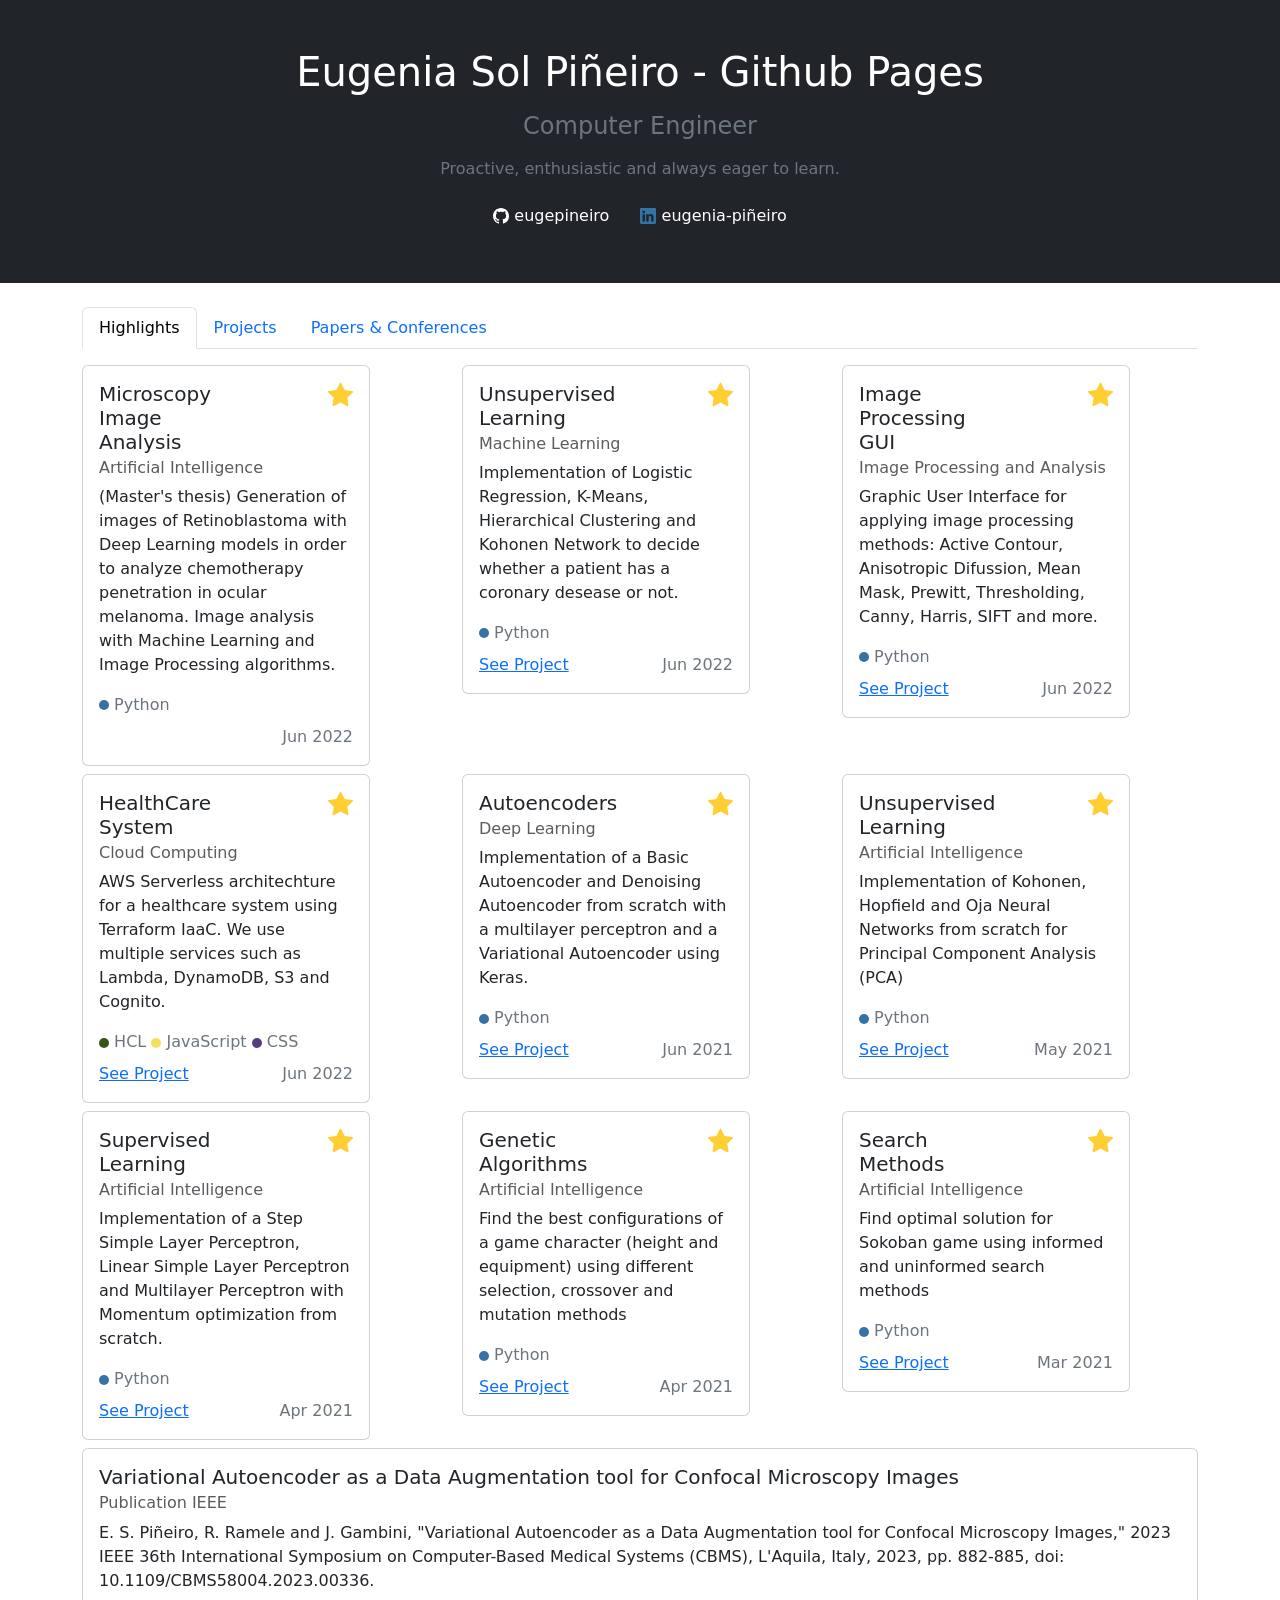
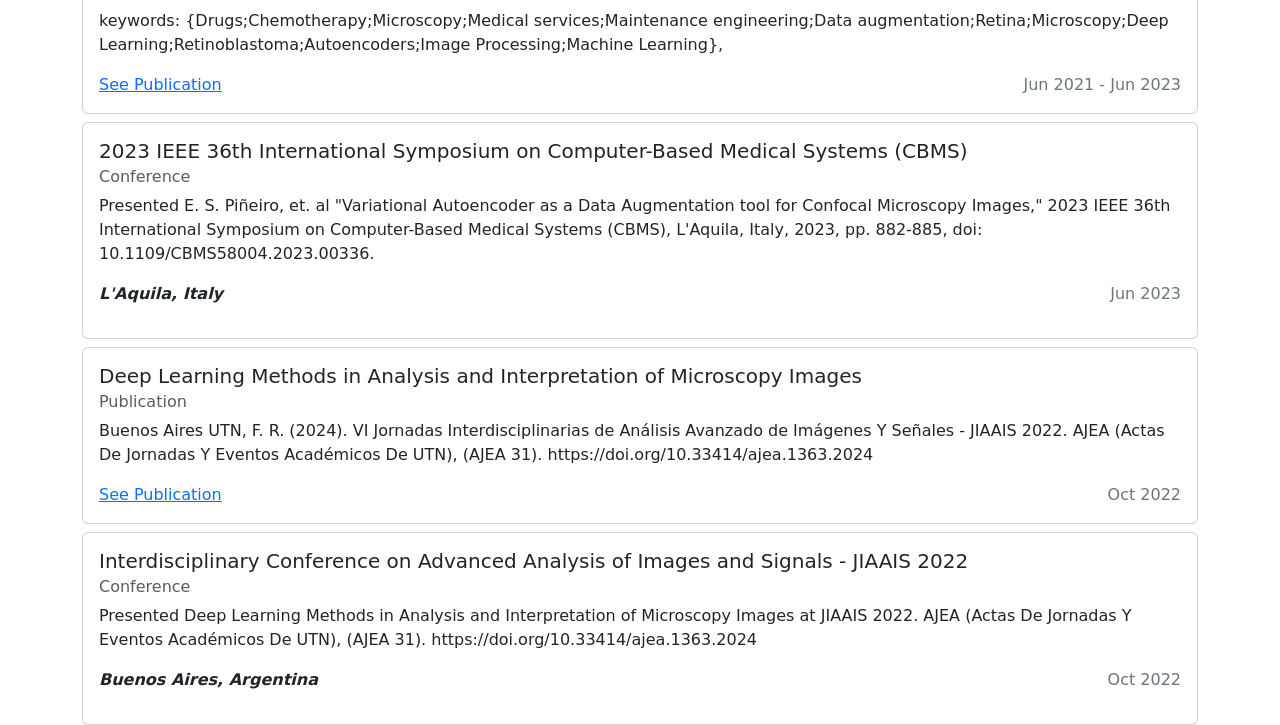
==== commit 9489acfe: "Add tags" ====
--- a/legacy-content.html
+++ b/legacy-content.html
@@ -52,7 +52,7 @@
         <nav>
             <div class="nav nav-tabs" id="nav-tab" role="tablist">
               <button class="nav-link active" id="nav-home-tab" data-bs-toggle="tab" data-bs-target="#nav-home" type="button" role="tab" aria-controls="nav-home" aria-selected="true">Highlights</button>
-              <button class="nav-link" id="nav-profile-tab" data-bs-toggle="tab" data-bs-target="#nav-profile" type="button" role="tab" aria-controls="nav-profile" aria-selected="false">All Projects</button>
+              <button class="nav-link" id="nav-profile-tab" data-bs-toggle="tab" data-bs-target="#nav-profile" type="button" role="tab" aria-controls="nav-profile" aria-selected="false">Projects</button>
               <button class="nav-link" id="nav-profile-tab" data-bs-toggle="tab" data-bs-target="#nav-paper" type="button" role="tab" aria-controls="nav-paper" aria-selected="false">Papers & Conferences</button>
             </div>
           </nav>
